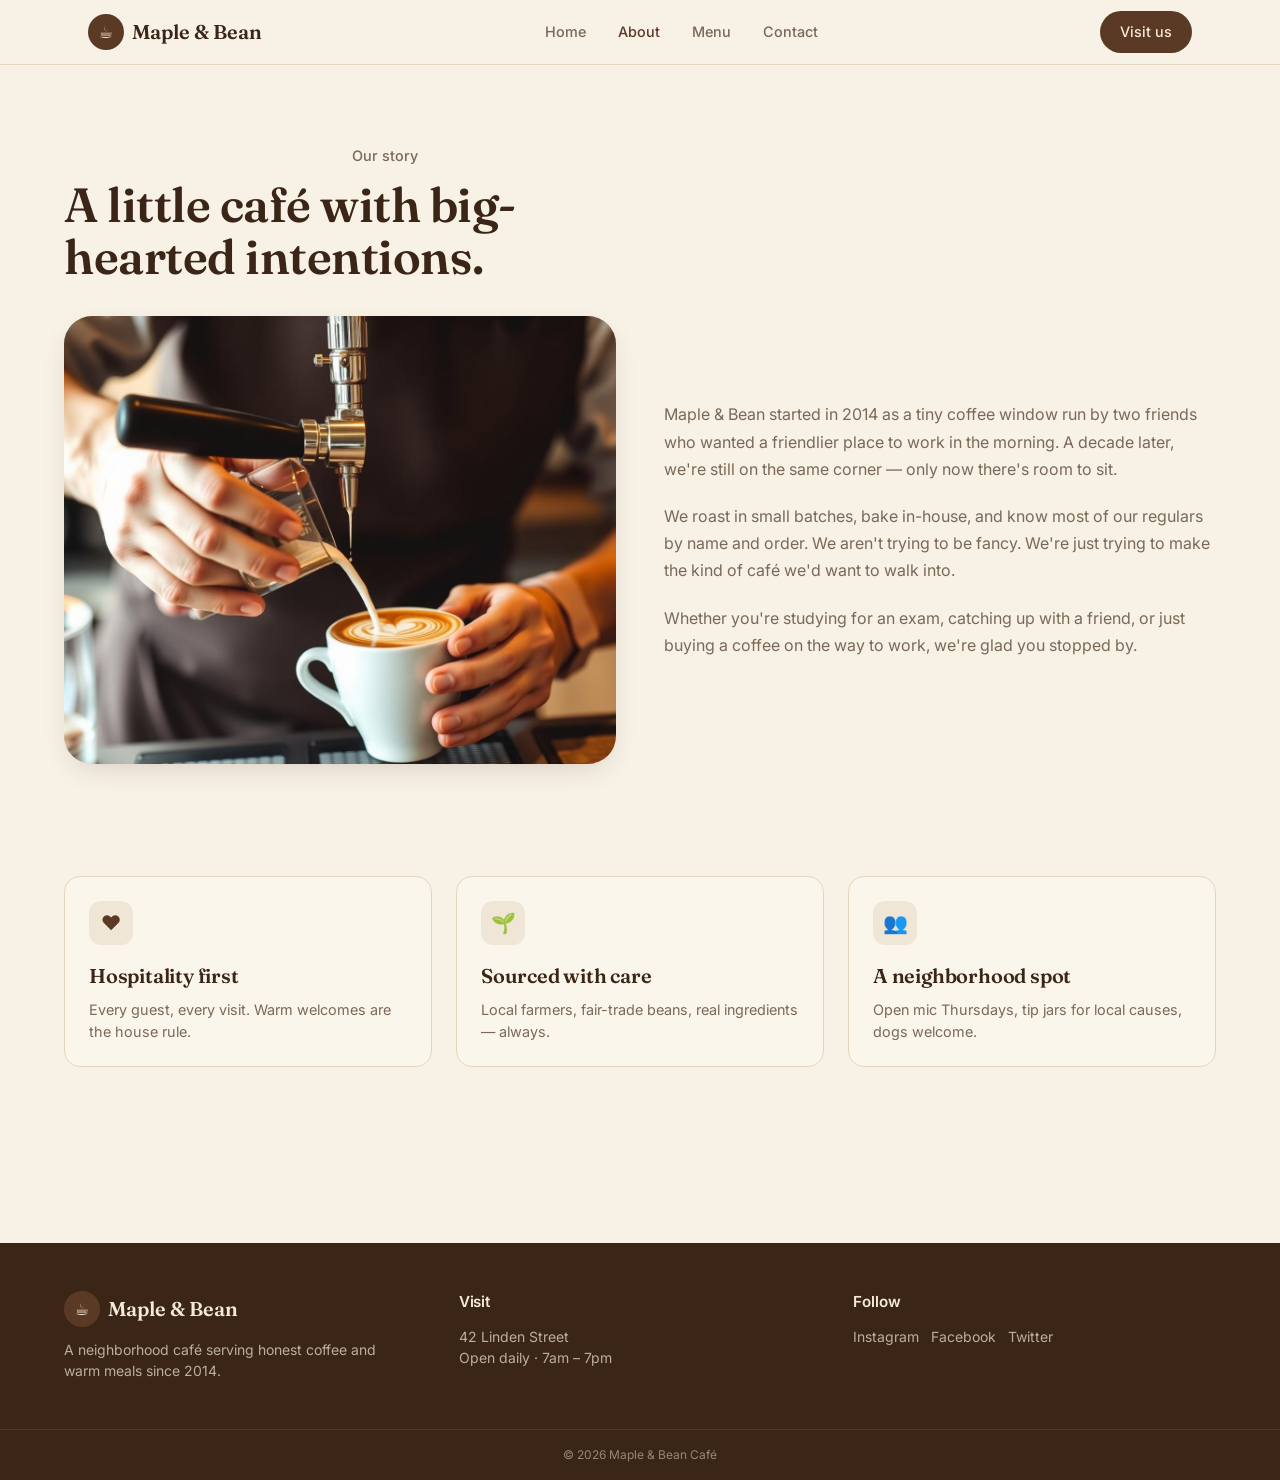
==== about.html @ 790af619 "first commit" ====
<!DOCTYPE html>
<html lang="en">
<head>
  <meta charset="utf-8" />
  <meta name="viewport" content="width=device-width, initial-scale=1" />
  <title>About — Maple &amp; Bean</title>
  <meta name="description" content="The story behind our small neighborhood café and what we believe in." />
  <link rel="stylesheet" href="styles.css" />
</head>
<body>
  <header class="site-header">
    <div class="container header-inner">
      <a href="index.html" class="brand"><span class="brand-mark">☕</span><span class="brand-name">Maple &amp; Bean</span></a>
      <nav class="nav">
        <a href="index.html">Home</a>
        <a href="about.html" class="active">About</a>
        <a href="menu.html">Menu</a>
        <a href="contact.html">Contact</a>
      </nav>
      <a href="contact.html" class="btn">Visit us</a>
    </div>
  </header>

  <main>
    <section class="container page-head left">
      <p class="eyebrow">Our story</p>
      <h1 style="max-width:36rem;line-height:1.1">A little café with big-hearted intentions.</h1>
    </section>

    <section class="container about-grid">
      <img src="assets/cafe-about.jpg" alt="Barista pouring latte art" loading="lazy" />
      <div class="about-text">
        <p>Maple &amp; Bean started in 2014 as a tiny coffee window run by two friends who wanted a friendlier place to work in the morning. A decade later, we're still on the same corner — only now there's room to sit.</p>
        <p>We roast in small batches, bake in-house, and know most of our regulars by name and order. We aren't trying to be fancy. We're just trying to make the kind of café we'd want to walk into.</p>
        <p>Whether you're studying for an exam, catching up with a friend, or just buying a coffee on the way to work, we're glad you stopped by.</p>
      </div>
    </section>

    <section class="container values">
      <div class="card">
        <div class="card-icon">❤️</div>
        <h3>Hospitality first</h3>
        <p>Every guest, every visit. Warm welcomes are the house rule.</p>
      </div>
      <div class="card">
        <div class="card-icon">🌱</div>
        <h3>Sourced with care</h3>
        <p>Local farmers, fair-trade beans, real ingredients — always.</p>
      </div>
      <div class="card">
        <div class="card-icon">👥</div>
        <h3>A neighborhood spot</h3>
        <p>Open mic Thursdays, tip jars for local causes, dogs welcome.</p>
      </div>
    </section>
  </main>

  <footer class="site-footer">
    <div class="container footer-grid">
      <div>
        <div class="brand"><span class="brand-mark">☕</span><span class="brand-name" style="color:var(--cream)">Maple &amp; Bean</span></div>
        <p style="margin-top:0.75rem;max-width:20rem">A neighborhood café serving honest coffee and warm meals since 2014.</p>
      </div>
      <div><h3>Visit</h3><p>42 Linden Street</p><p>Open daily · 7am – 7pm</p></div>
      <div><h3>Follow</h3><div class="socials"><a href="#">Instagram</a><a href="#">Facebook</a><a href="#">Twitter</a></div></div>
    </div>
    <div class="copyright">© 2026 Maple &amp; Bean Café</div>
  </footer>
</body>
</html>
---- styles.css ----
@import url("https://fonts.googleapis.com/css2?family=Fraunces:opsz,wght@9..144,400;9..144,600;9..144,700&family=Inter:wght@400;500;600&display=swap");

:root {
  --background: #f7f1e6;
  --foreground: #3a2a1f;
  --card: #fbf6ec;
  --muted: #efe6d5;
  --muted-foreground: #7a6957;
  --border: #e3d6bf;
  --cream: #f4ead7;
  --coffee: #5b3a25;
  --coffee-deep: #3a2516;
  --sage: #7a9a6e;
  --sage-deep: #4f7048;
  --shadow-soft: 0 10px 30px -12px rgba(91, 58, 37, 0.25);
  --radius: 0.75rem;
  --font-display: "Fraunces", Georgia, serif;
  --font-body: "Inter", system-ui, sans-serif;
}

* { box-sizing: border-box; margin: 0; padding: 0; }

body {
  font-family: var(--font-body);
  background: var(--background);
  color: var(--foreground);
  line-height: 1.5;
  -webkit-font-smoothing: antialiased;
}

h1, h2, h3, h4 {
  font-family: var(--font-display);
  letter-spacing: -0.01em;
  color: var(--coffee-deep);
  font-weight: 600;
}

a { color: inherit; text-decoration: none; }
img { max-width: 100%; display: block; }

.container { max-width: 72rem; margin: 0 auto; padding: 0 1.5rem; }

/* Header */
.site-header {
  position: sticky; top: 0; z-index: 40;
  background: rgba(247, 241, 230, 0.85);
  backdrop-filter: blur(8px);
  border-bottom: 1px solid var(--border);
}
.header-inner { display: flex; align-items: center; justify-content: space-between; height: 4rem; }
.brand { display: flex; align-items: center; gap: 0.5rem; }
.brand-mark {
  width: 2.25rem; height: 2.25rem; border-radius: 999px;
  background: var(--coffee); color: var(--cream);
  display: grid; place-items: center; font-weight: 700;
}
.brand-name { font-family: var(--font-display); font-size: 1.25rem; font-weight: 600; color: var(--coffee-deep); }
.nav { display: flex; gap: 2rem; font-size: 0.9rem; font-weight: 500; }
.nav a { color: var(--muted-foreground); transition: color 0.2s; }
.nav a:hover, .nav a.active { color: var(--coffee); }
.btn {
  display: inline-flex; align-items: center; gap: 0.5rem;
  padding: 0.65rem 1.25rem; border-radius: 999px;
  background: var(--coffee); color: var(--cream);
  font-weight: 500; font-size: 0.9rem;
  transition: background 0.2s; border: none; cursor: pointer;
}
.btn:hover { background: var(--coffee-deep); }
.btn-outline {
  background: transparent; color: var(--coffee);
  border: 1px solid rgba(91,58,37,0.2);
}
.btn-outline:hover { background: var(--muted); }

/* Hero */
.hero { padding: 4rem 0 6rem; }
.hero-grid { display: grid; gap: 3rem; align-items: center; }
.eyebrow { color: var(--sage-deep); font-weight: 500; font-size: 0.9rem; }
.hero h1 { font-size: clamp(2.5rem, 5vw, 3.75rem); line-height: 1.05; margin-top: 1rem; }
.hero h1 em { color: var(--sage-deep); font-style: normal; }
.hero p.lead { margin-top: 1.5rem; font-size: 1.1rem; color: var(--muted-foreground); max-width: 28rem; }
.cta-row { display: flex; flex-wrap: wrap; gap: 0.75rem; margin-top: 2rem; }
.hero-image-wrap { position: relative; }
.hero-image-wrap::before {
  content: ""; position: absolute; inset: -1.5rem; z-index: 0;
  background: linear-gradient(180deg, #f7f1e6, #efe6d5);
  border-radius: 2rem;
}
.hero-image-wrap img {
  position: relative; border-radius: 1.75rem;
  box-shadow: var(--shadow-soft);
  height: 28rem; object-fit: cover; width: 100%;
}

/* Cards */
.cards { display: grid; gap: 1.5rem; padding: 4rem 0; }
.card {
  background: var(--card); border: 1px solid var(--border);
  border-radius: 1rem; padding: 1.5rem;
  transition: box-shadow 0.2s;
}
.card:hover { box-shadow: var(--shadow-soft); }
.card-icon {
  width: 2.75rem; height: 2.75rem; border-radius: 0.75rem;
  background: var(--muted); color: var(--coffee);
  display: grid; place-items: center; font-size: 1.25rem;
}
.card h3 { font-size: 1.25rem; margin-top: 1rem; }
.card p { margin-top: 0.5rem; font-size: 0.9rem; color: var(--muted-foreground); }

/* Popular section */
.popular { background: rgba(239, 230, 213, 0.6); }
.popular-grid { display: grid; gap: 3rem; align-items: center; padding: 5rem 0; }
.popular img { border-radius: 1.75rem; box-shadow: var(--shadow-soft); height: 24rem; object-fit: cover; width: 100%; }
.popular h2 { font-size: 2.25rem; }
.item-list { margin-top: 1.5rem; }
.item-list li {
  display: flex; justify-content: space-between; gap: 1.5rem;
  padding: 0.75rem 0; border-top: 1px solid var(--border); list-style: none;
}
.item-list li:first-child { border-top: none; }
.item-name { font-weight: 500; color: var(--coffee-deep); }
.item-desc { font-size: 0.875rem; color: var(--muted-foreground); }
.item-price { font-family: var(--font-display); color: var(--coffee); white-space: nowrap; }
.link-arrow { display: inline-flex; gap: 0.5rem; margin-top: 2rem; color: var(--coffee); font-weight: 500; }
.link-arrow:hover { color: var(--sage-deep); }

/* Page header */
.page-head { padding: 4rem 0 2rem; text-align: center; }
.page-head.left { text-align: left; }
.page-head h1 { font-size: 3rem; margin-top: 0.75rem; }
.page-head p { margin-top: 1rem; color: var(--muted-foreground); max-width: 36rem; margin-left: auto; margin-right: auto; }

/* About */
.about-grid { display: grid; gap: 3rem; align-items: center; padding: 0 0 2rem; }
.about-grid img { border-radius: 1.75rem; box-shadow: var(--shadow-soft); height: 28rem; object-fit: cover; width: 100%; }
.about-text p { color: var(--muted-foreground); margin-bottom: 1.25rem; line-height: 1.7; }
.values { display: grid; gap: 1.5rem; padding: 5rem 0; }

/* Menu */
.menu-section { max-width: 64rem; margin: 0 auto; padding: 0 1.5rem 3.5rem; }
.menu-section h2 {
  font-size: 1.875rem; padding-bottom: 0.75rem;
  border-bottom: 1px solid var(--border); margin-bottom: 1.5rem;
}
.menu-grid { display: grid; gap: 1.25rem 2.5rem; list-style: none; }

/* Contact */
.contact-grid { display: grid; gap: 2.5rem; padding-bottom: 4rem; }
.info-card {
  display: flex; gap: 1rem;
  background: var(--card); border: 1px solid var(--border);
  border-radius: 1rem; padding: 1.25rem; margin-bottom: 1.25rem;
}
.info-card .card-icon { flex-shrink: 0; }
.info-card p.title { font-weight: 600; color: var(--coffee-deep); }
.info-card p.body { font-size: 0.875rem; color: var(--muted-foreground); white-space: pre-line; }
.contact-form {
  background: var(--card); border: 1px solid var(--border);
  border-radius: 1rem; padding: 1.5rem; box-shadow: var(--shadow-soft);
}
.contact-form h2 { font-size: 1.5rem; margin-bottom: 1rem; }
.field { margin-bottom: 1rem; }
.field label { display: block; font-size: 0.875rem; font-weight: 500; color: var(--coffee-deep); margin-bottom: 0.25rem; }
.field input, .field textarea {
  width: 100%; padding: 0.6rem 0.75rem;
  border: 1px solid var(--border); border-radius: 0.5rem;
  background: var(--background); font: inherit; color: inherit;
}
.field input:focus, .field textarea:focus {
  outline: 2px solid var(--sage); outline-offset: 0;
}
.field textarea { resize: none; }
.contact-form .btn { width: 100%; justify-content: center; padding: 0.85rem; }

/* Footer */
.site-footer { background: var(--coffee-deep); color: var(--cream); margin-top: 6rem; }
.footer-grid { display: grid; gap: 2rem; padding: 3rem 0; }
.footer-grid h3 { color: var(--cream); font-family: var(--font-body); font-size: 0.95rem; margin-bottom: 0.75rem; }
.footer-grid p, .footer-grid a { color: rgba(244, 234, 215, 0.7); font-size: 0.875rem; }
.socials { display: flex; gap: 0.75rem; }
.socials a:hover { color: var(--sage); }
.copyright {
  border-top: 1px solid rgba(244, 234, 215, 0.1);
  text-align: center; padding: 1rem; font-size: 0.75rem; color: rgba(244,234,215,0.5);
}

/* Responsive */
@media (min-width: 768px) {
  .hero-grid, .popular-grid, .about-grid, .contact-grid { grid-template-columns: 1fr 1fr; }
  .cards, .values { grid-template-columns: repeat(3, 1fr); }
  .footer-grid { grid-template-columns: repeat(3, 1fr); }
  .menu-grid { grid-template-columns: 1fr 1fr; }
}
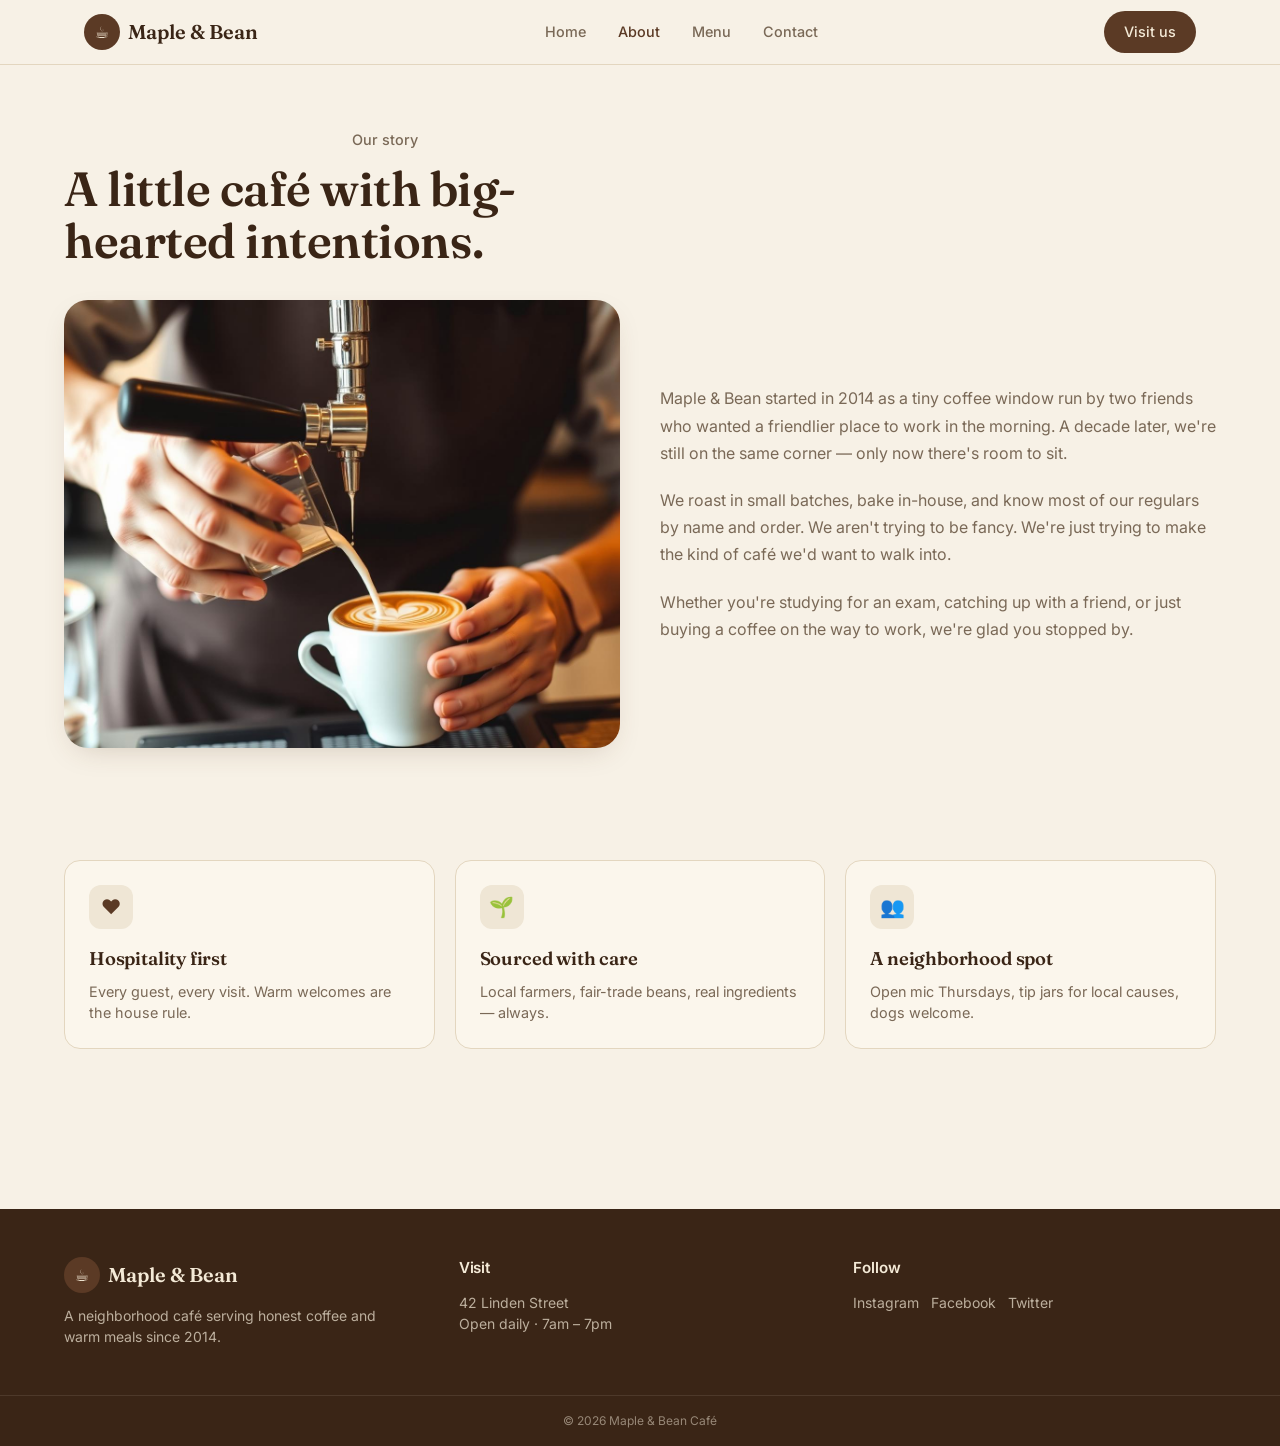
==== commit d336e0a6: "mobile responsive" ====
--- a/about.html
+++ b/about.html
@@ -9,15 +9,19 @@
 </head>
 <body>
   <header class="site-header">
+    <input type="checkbox" id="nav-toggle" class="nav-toggle" aria-hidden="true" />
     <div class="container header-inner">
       <a href="index.html" class="brand"><span class="brand-mark">☕</span><span class="brand-name">Maple &amp; Bean</span></a>
-      <nav class="nav">
+      <nav class="nav" aria-label="Main navigation">
         <a href="index.html">Home</a>
         <a href="about.html" class="active">About</a>
         <a href="menu.html">Menu</a>
         <a href="contact.html">Contact</a>
       </nav>
-      <a href="contact.html" class="btn">Visit us</a>
+      <a href="contact.html" class="btn header-cta">Visit us</a>
+      <label for="nav-toggle" class="nav-toggle-label" aria-label="Toggle navigation">
+        <span></span><span></span><span></span>
+      </label>
     </div>
   </header>
 
@@ -67,4 +71,4 @@
     <div class="copyright">© 2026 Maple &amp; Bean Café</div>
   </footer>
 </body>
-</html>
+</html>
--- a/styles.css
+++ b/styles.css
@@ -38,32 +38,63 @@
 a { color: inherit; text-decoration: none; }
 img { max-width: 100%; display: block; }
 
-.container { max-width: 72rem; margin: 0 auto; padding: 0 1.5rem; }
-
-/* Header */
+.container { max-width: 72rem; margin: 0 auto; padding: 0 1.25rem; }
+
+/* ── Header ── */
 .site-header {
   position: sticky; top: 0; z-index: 40;
-  background: rgba(247, 241, 230, 0.85);
+  background: rgba(247, 241, 230, 0.92);
   backdrop-filter: blur(8px);
   border-bottom: 1px solid var(--border);
 }
-.header-inner { display: flex; align-items: center; justify-content: space-between; height: 4rem; }
-.brand { display: flex; align-items: center; gap: 0.5rem; }
+.header-inner {
+  display: flex; align-items: center;
+  justify-content: space-between; height: 4rem;
+  gap: 1rem;
+}
+.brand { display: flex; align-items: center; gap: 0.5rem; flex-shrink: 0; }
 .brand-mark {
   width: 2.25rem; height: 2.25rem; border-radius: 999px;
   background: var(--coffee); color: var(--cream);
   display: grid; place-items: center; font-weight: 700;
-}
-.brand-name { font-family: var(--font-display); font-size: 1.25rem; font-weight: 600; color: var(--coffee-deep); }
-.nav { display: flex; gap: 2rem; font-size: 0.9rem; font-weight: 500; }
+  flex-shrink: 0;
+}
+.brand-name {
+  font-family: var(--font-display); font-size: 1.25rem;
+  font-weight: 600; color: var(--coffee-deep);
+}
+
+/* Mobile nav — hidden by default, shown via checkbox hack */
+.nav-toggle { display: none; }
+.nav-toggle-label {
+  display: none;
+  cursor: pointer;
+  flex-direction: column;
+  justify-content: center;
+  gap: 5px;
+  width: 2rem; height: 2rem;
+  flex-shrink: 0;
+}
+.nav-toggle-label span {
+  display: block; height: 2px; width: 100%;
+  background: var(--coffee); border-radius: 2px;
+  transition: transform 0.25s, opacity 0.25s;
+}
+
+.nav {
+  display: flex; gap: 2rem;
+  font-size: 0.9rem; font-weight: 500;
+}
 .nav a { color: var(--muted-foreground); transition: color 0.2s; }
 .nav a:hover, .nav a.active { color: var(--coffee); }
+
 .btn {
   display: inline-flex; align-items: center; gap: 0.5rem;
   padding: 0.65rem 1.25rem; border-radius: 999px;
   background: var(--coffee); color: var(--cream);
   font-weight: 500; font-size: 0.9rem;
   transition: background 0.2s; border: none; cursor: pointer;
+  white-space: nowrap; flex-shrink: 0;
 }
 .btn:hover { background: var(--coffee-deep); }
 .btn-outline {
@@ -72,28 +103,34 @@
 }
 .btn-outline:hover { background: var(--muted); }
 
-/* Hero */
-.hero { padding: 4rem 0 6rem; }
-.hero-grid { display: grid; gap: 3rem; align-items: center; }
-.eyebrow { color: var(--sage-deep); font-weight: 500; font-size: 0.9rem; }
-.hero h1 { font-size: clamp(2.5rem, 5vw, 3.75rem); line-height: 1.05; margin-top: 1rem; }
+/* ── Hero ── */
+.hero { padding: 3rem 0 4rem; }
+.hero-grid { display: grid; gap: 2.5rem; align-items: center; }
+.eyebrow { color: var(--sage-deep); font-weight: 500; font-size: 0.9rem; display: block; }
+.hero h1 {
+  font-size: clamp(2rem, 6vw, 3.75rem);
+  line-height: 1.05; margin-top: 1rem;
+}
 .hero h1 em { color: var(--sage-deep); font-style: normal; }
-.hero p.lead { margin-top: 1.5rem; font-size: 1.1rem; color: var(--muted-foreground); max-width: 28rem; }
+.hero p.lead {
+  margin-top: 1.5rem; font-size: 1.05rem;
+  color: var(--muted-foreground); max-width: 28rem;
+}
 .cta-row { display: flex; flex-wrap: wrap; gap: 0.75rem; margin-top: 2rem; }
 .hero-image-wrap { position: relative; }
 .hero-image-wrap::before {
-  content: ""; position: absolute; inset: -1.5rem; z-index: 0;
+  content: ""; position: absolute; inset: -1.25rem; z-index: 0;
   background: linear-gradient(180deg, #f7f1e6, #efe6d5);
   border-radius: 2rem;
 }
 .hero-image-wrap img {
-  position: relative; border-radius: 1.75rem;
+  position: relative; border-radius: 1.5rem;
   box-shadow: var(--shadow-soft);
-  height: 28rem; object-fit: cover; width: 100%;
-}
-
-/* Cards */
-.cards { display: grid; gap: 1.5rem; padding: 4rem 0; }
+  height: 22rem; object-fit: cover; width: 100%;
+}
+
+/* ── Feature Cards ── */
+.cards { display: grid; gap: 1.25rem; padding: 3rem 0; }
 .card {
   background: var(--card); border: 1px solid var(--border);
   border-radius: 1rem; padding: 1.5rem;
@@ -105,90 +142,245 @@
   background: var(--muted); color: var(--coffee);
   display: grid; place-items: center; font-size: 1.25rem;
 }
-.card h3 { font-size: 1.25rem; margin-top: 1rem; }
+.card h3 { font-size: 1.15rem; margin-top: 1rem; }
 .card p { margin-top: 0.5rem; font-size: 0.9rem; color: var(--muted-foreground); }
 
-/* Popular section */
+/* ── Popular Section ── */
 .popular { background: rgba(239, 230, 213, 0.6); }
-.popular-grid { display: grid; gap: 3rem; align-items: center; padding: 5rem 0; }
-.popular img { border-radius: 1.75rem; box-shadow: var(--shadow-soft); height: 24rem; object-fit: cover; width: 100%; }
-.popular h2 { font-size: 2.25rem; }
-.item-list { margin-top: 1.5rem; }
+.popular-grid { display: grid; gap: 2.5rem; align-items: center; padding: 3.5rem 0; }
+.popular img {
+  border-radius: 1.5rem; box-shadow: var(--shadow-soft);
+  height: 20rem; object-fit: cover; width: 100%;
+}
+.popular h2 { font-size: clamp(1.75rem, 4vw, 2.25rem); }
+.item-list { margin-top: 1.25rem; }
 .item-list li {
-  display: flex; justify-content: space-between; gap: 1.5rem;
+  display: flex; justify-content: space-between; gap: 1rem;
   padding: 0.75rem 0; border-top: 1px solid var(--border); list-style: none;
 }
 .item-list li:first-child { border-top: none; }
-.item-name { font-weight: 500; color: var(--coffee-deep); }
-.item-desc { font-size: 0.875rem; color: var(--muted-foreground); }
-.item-price { font-family: var(--font-display); color: var(--coffee); white-space: nowrap; }
-.link-arrow { display: inline-flex; gap: 0.5rem; margin-top: 2rem; color: var(--coffee); font-weight: 500; }
+.item-name { font-weight: 500; color: var(--coffee-deep); font-size: 0.95rem; }
+.item-desc { font-size: 0.85rem; color: var(--muted-foreground); margin-top: 0.1rem; }
+.item-price {
+  font-family: var(--font-display); color: var(--coffee);
+  white-space: nowrap; padding-top: 0.1rem;
+}
+.link-arrow {
+  display: inline-flex; gap: 0.5rem; margin-top: 1.5rem;
+  color: var(--coffee); font-weight: 500;
+}
 .link-arrow:hover { color: var(--sage-deep); }
 
-/* Page header */
-.page-head { padding: 4rem 0 2rem; text-align: center; }
+/* ── Page Header ── */
+.page-head { padding: 3rem 0 2rem; text-align: center; }
 .page-head.left { text-align: left; }
-.page-head h1 { font-size: 3rem; margin-top: 0.75rem; }
-.page-head p { margin-top: 1rem; color: var(--muted-foreground); max-width: 36rem; margin-left: auto; margin-right: auto; }
-
-/* About */
-.about-grid { display: grid; gap: 3rem; align-items: center; padding: 0 0 2rem; }
-.about-grid img { border-radius: 1.75rem; box-shadow: var(--shadow-soft); height: 28rem; object-fit: cover; width: 100%; }
+.page-head h1 { font-size: clamp(2rem, 5vw, 3rem); margin-top: 0.75rem; }
+.page-head p {
+  margin-top: 1rem; color: var(--muted-foreground);
+  max-width: 36rem; margin-left: auto; margin-right: auto;
+}
+
+/* ── About ── */
+.about-grid { display: grid; gap: 2.5rem; align-items: center; padding: 0 0 2rem; }
+.about-grid img {
+  border-radius: 1.5rem; box-shadow: var(--shadow-soft);
+  height: 24rem; object-fit: cover; width: 100%;
+}
 .about-text p { color: var(--muted-foreground); margin-bottom: 1.25rem; line-height: 1.7; }
-.values { display: grid; gap: 1.5rem; padding: 5rem 0; }
-
-/* Menu */
-.menu-section { max-width: 64rem; margin: 0 auto; padding: 0 1.5rem 3.5rem; }
+.values { display: grid; gap: 1.25rem; padding: 3.5rem 0; }
+
+/* ── Menu ── */
+.menu-section { max-width: 64rem; margin: 0 auto; padding: 0 1.25rem 3rem; }
 .menu-section h2 {
-  font-size: 1.875rem; padding-bottom: 0.75rem;
-  border-bottom: 1px solid var(--border); margin-bottom: 1.5rem;
-}
-.menu-grid { display: grid; gap: 1.25rem 2.5rem; list-style: none; }
-
-/* Contact */
-.contact-grid { display: grid; gap: 2.5rem; padding-bottom: 4rem; }
+  font-size: 1.75rem; padding-bottom: 0.75rem;
+  border-bottom: 1px solid var(--border); margin-bottom: 1.25rem;
+}
+.menu-grid {
+  display: grid; gap: 0; list-style: none;
+}
+.menu-grid li {
+  display: flex; justify-content: space-between; gap: 1rem;
+  padding: 0.65rem 0; border-bottom: 1px solid var(--border);
+}
+.menu-grid li:first-child { border-top: 1px solid var(--border); }
+
+/* ── Contact ── */
+.contact-grid { display: grid; gap: 2rem; padding-bottom: 4rem; }
 .info-card {
-  display: flex; gap: 1rem;
+  display: flex; gap: 1rem; align-items: flex-start;
   background: var(--card); border: 1px solid var(--border);
-  border-radius: 1rem; padding: 1.25rem; margin-bottom: 1.25rem;
+  border-radius: 1rem; padding: 1.25rem; margin-bottom: 1rem;
 }
 .info-card .card-icon { flex-shrink: 0; }
 .info-card p.title { font-weight: 600; color: var(--coffee-deep); }
-.info-card p.body { font-size: 0.875rem; color: var(--muted-foreground); white-space: pre-line; }
+.info-card p.body { font-size: 0.875rem; color: var(--muted-foreground); white-space: pre-line; margin-top: 0.25rem; }
 .contact-form {
   background: var(--card); border: 1px solid var(--border);
   border-radius: 1rem; padding: 1.5rem; box-shadow: var(--shadow-soft);
 }
 .contact-form h2 { font-size: 1.5rem; margin-bottom: 1rem; }
 .field { margin-bottom: 1rem; }
-.field label { display: block; font-size: 0.875rem; font-weight: 500; color: var(--coffee-deep); margin-bottom: 0.25rem; }
+.field label {
+  display: block; font-size: 0.875rem;
+  font-weight: 500; color: var(--coffee-deep); margin-bottom: 0.35rem;
+}
 .field input, .field textarea {
-  width: 100%; padding: 0.6rem 0.75rem;
+  width: 100%; padding: 0.65rem 0.75rem;
   border: 1px solid var(--border); border-radius: 0.5rem;
   background: var(--background); font: inherit; color: inherit;
+  font-size: 1rem; /* prevents iOS zoom */
 }
 .field input:focus, .field textarea:focus {
   outline: 2px solid var(--sage); outline-offset: 0;
 }
-.field textarea { resize: none; }
-.contact-form .btn { width: 100%; justify-content: center; padding: 0.85rem; }
-
-/* Footer */
-.site-footer { background: var(--coffee-deep); color: var(--cream); margin-top: 6rem; }
+.field textarea { resize: vertical; }
+.contact-form .btn { width: 100%; justify-content: center; padding: 0.85rem; font-size: 1rem; }
+
+/* ── Footer ── */
+.site-footer { background: var(--coffee-deep); color: var(--cream); margin-top: 5rem; }
 .footer-grid { display: grid; gap: 2rem; padding: 3rem 0; }
-.footer-grid h3 { color: var(--cream); font-family: var(--font-body); font-size: 0.95rem; margin-bottom: 0.75rem; }
+.footer-grid h3 {
+  color: var(--cream); font-family: var(--font-body);
+  font-size: 0.95rem; margin-bottom: 0.75rem;
+}
 .footer-grid p, .footer-grid a { color: rgba(244, 234, 215, 0.7); font-size: 0.875rem; }
-.socials { display: flex; gap: 0.75rem; }
+.socials { display: flex; gap: 0.75rem; flex-wrap: wrap; }
 .socials a:hover { color: var(--sage); }
 .copyright {
   border-top: 1px solid rgba(244, 234, 215, 0.1);
-  text-align: center; padding: 1rem; font-size: 0.75rem; color: rgba(244,234,215,0.5);
-}
-
-/* Responsive */
+  text-align: center; padding: 1rem;
+  font-size: 0.75rem; color: rgba(244,234,215,0.5);
+}
+
+/* ═══════════════════════════
+   RESPONSIVE BREAKPOINTS
+═══════════════════════════ */
+
+/* ── Mobile: up to 639px ── */
+@media (max-width: 639px) {
+  /* Header: hide desktop nav & CTA, show hamburger */
+  .nav-toggle-label { display: flex; }
+  .header-cta { display: none; }
+
+  .nav {
+    display: none;
+    position: absolute;
+    top: 4rem; left: 0; right: 0;
+    background: rgba(247, 241, 230, 0.98);
+    backdrop-filter: blur(8px);
+    border-bottom: 1px solid var(--border);
+    flex-direction: column;
+    gap: 0;
+    padding: 0.5rem 0;
+    box-shadow: 0 8px 24px -8px rgba(91,58,37,0.15);
+  }
+  .nav a {
+    display: block;
+    padding: 0.85rem 1.5rem;
+    font-size: 1rem;
+    border-bottom: 1px solid var(--border);
+  }
+  .nav a:last-child { border-bottom: none; }
+
+  /* Checkbox open state */
+  .nav-toggle:checked ~ .header-inner .nav { display: flex; }
+  /* Animate hamburger to X */
+  .nav-toggle:checked ~ .header-inner .nav-toggle-label span:nth-child(1) {
+    transform: translateY(7px) rotate(45deg);
+  }
+  .nav-toggle:checked ~ .header-inner .nav-toggle-label span:nth-child(2) {
+    opacity: 0;
+  }
+  .nav-toggle:checked ~ .header-inner .nav-toggle-label span:nth-child(3) {
+    transform: translateY(-7px) rotate(-45deg);
+  }
+
+  /* Hero */
+  .hero { padding: 2rem 0 3rem; }
+  .hero-image-wrap::before { inset: -0.75rem; }
+  .hero-image-wrap img { height: 16rem; }
+  .hero p.lead { font-size: 1rem; }
+
+  /* Cards stacked */
+  .cards { padding: 2rem 0; }
+
+  /* Popular */
+  .popular-grid { padding: 2.5rem 0; }
+  .popular img { height: 16rem; }
+
+  /* About */
+  .about-grid img { height: 18rem; }
+  .values { padding: 2.5rem 0; }
+
+  /* Menu items: stack price below title on very small screens */
+  .menu-grid li { flex-wrap: wrap; }
+  .item-price { width: 100%; margin-top: 0.15rem; }
+
+  /* Page head */
+  .page-head { padding: 2rem 0 1.5rem; }
+  .page-head.left h1 { max-width: 100% !important; }
+
+  /* Footer */
+  .site-footer { margin-top: 3rem; }
+}
+
+/* ── Tablet: 640px – 767px ── */
+@media (min-width: 640px) and (max-width: 767px) {
+  .nav-toggle-label { display: flex; }
+  .header-cta { display: none; }
+
+  .nav {
+    display: none;
+    position: absolute;
+    top: 4rem; left: 0; right: 0;
+    background: rgba(247, 241, 230, 0.98);
+    backdrop-filter: blur(8px);
+    border-bottom: 1px solid var(--border);
+    flex-direction: column;
+    gap: 0;
+    padding: 0.5rem 0;
+    box-shadow: 0 8px 24px -8px rgba(91,58,37,0.15);
+  }
+  .nav a {
+    display: block;
+    padding: 0.85rem 1.5rem;
+    font-size: 1rem;
+    border-bottom: 1px solid var(--border);
+  }
+  .nav a:last-child { border-bottom: none; }
+  .nav-toggle:checked ~ .header-inner .nav { display: flex; }
+  .nav-toggle:checked ~ .header-inner .nav-toggle-label span:nth-child(1) {
+    transform: translateY(7px) rotate(45deg);
+  }
+  .nav-toggle:checked ~ .header-inner .nav-toggle-label span:nth-child(2) { opacity: 0; }
+  .nav-toggle:checked ~ .header-inner .nav-toggle-label span:nth-child(3) {
+    transform: translateY(-7px) rotate(-45deg);
+  }
+
+  .cards { grid-template-columns: repeat(3, 1fr); padding: 2.5rem 0; }
+  .values { grid-template-columns: repeat(3, 1fr); padding: 2.5rem 0; }
+  .menu-grid { grid-template-columns: 1fr 1fr; }
+}
+
+/* ── Desktop: 768px+ ── */
 @media (min-width: 768px) {
-  .hero-grid, .popular-grid, .about-grid, .contact-grid { grid-template-columns: 1fr 1fr; }
-  .cards, .values { grid-template-columns: repeat(3, 1fr); }
+  .hero-grid,
+  .popular-grid,
+  .about-grid { grid-template-columns: 1fr 1fr; }
+  .cards,
+  .values { grid-template-columns: repeat(3, 1fr); }
   .footer-grid { grid-template-columns: repeat(3, 1fr); }
   .menu-grid { grid-template-columns: 1fr 1fr; }
-}
+  .contact-grid { grid-template-columns: 1fr 1fr; }
+
+  .hero-image-wrap img { height: 28rem; }
+  .popular img { height: 24rem; }
+  .about-grid img { height: 28rem; }
+}
+
+/* ── Large Desktop: 1024px+ ── */
+@media (min-width: 1024px) {
+  .hero { padding: 5rem 0 7rem; }
+  .popular-grid { padding: 5rem 0; }
+  .values { padding: 5rem 0; }
+}
